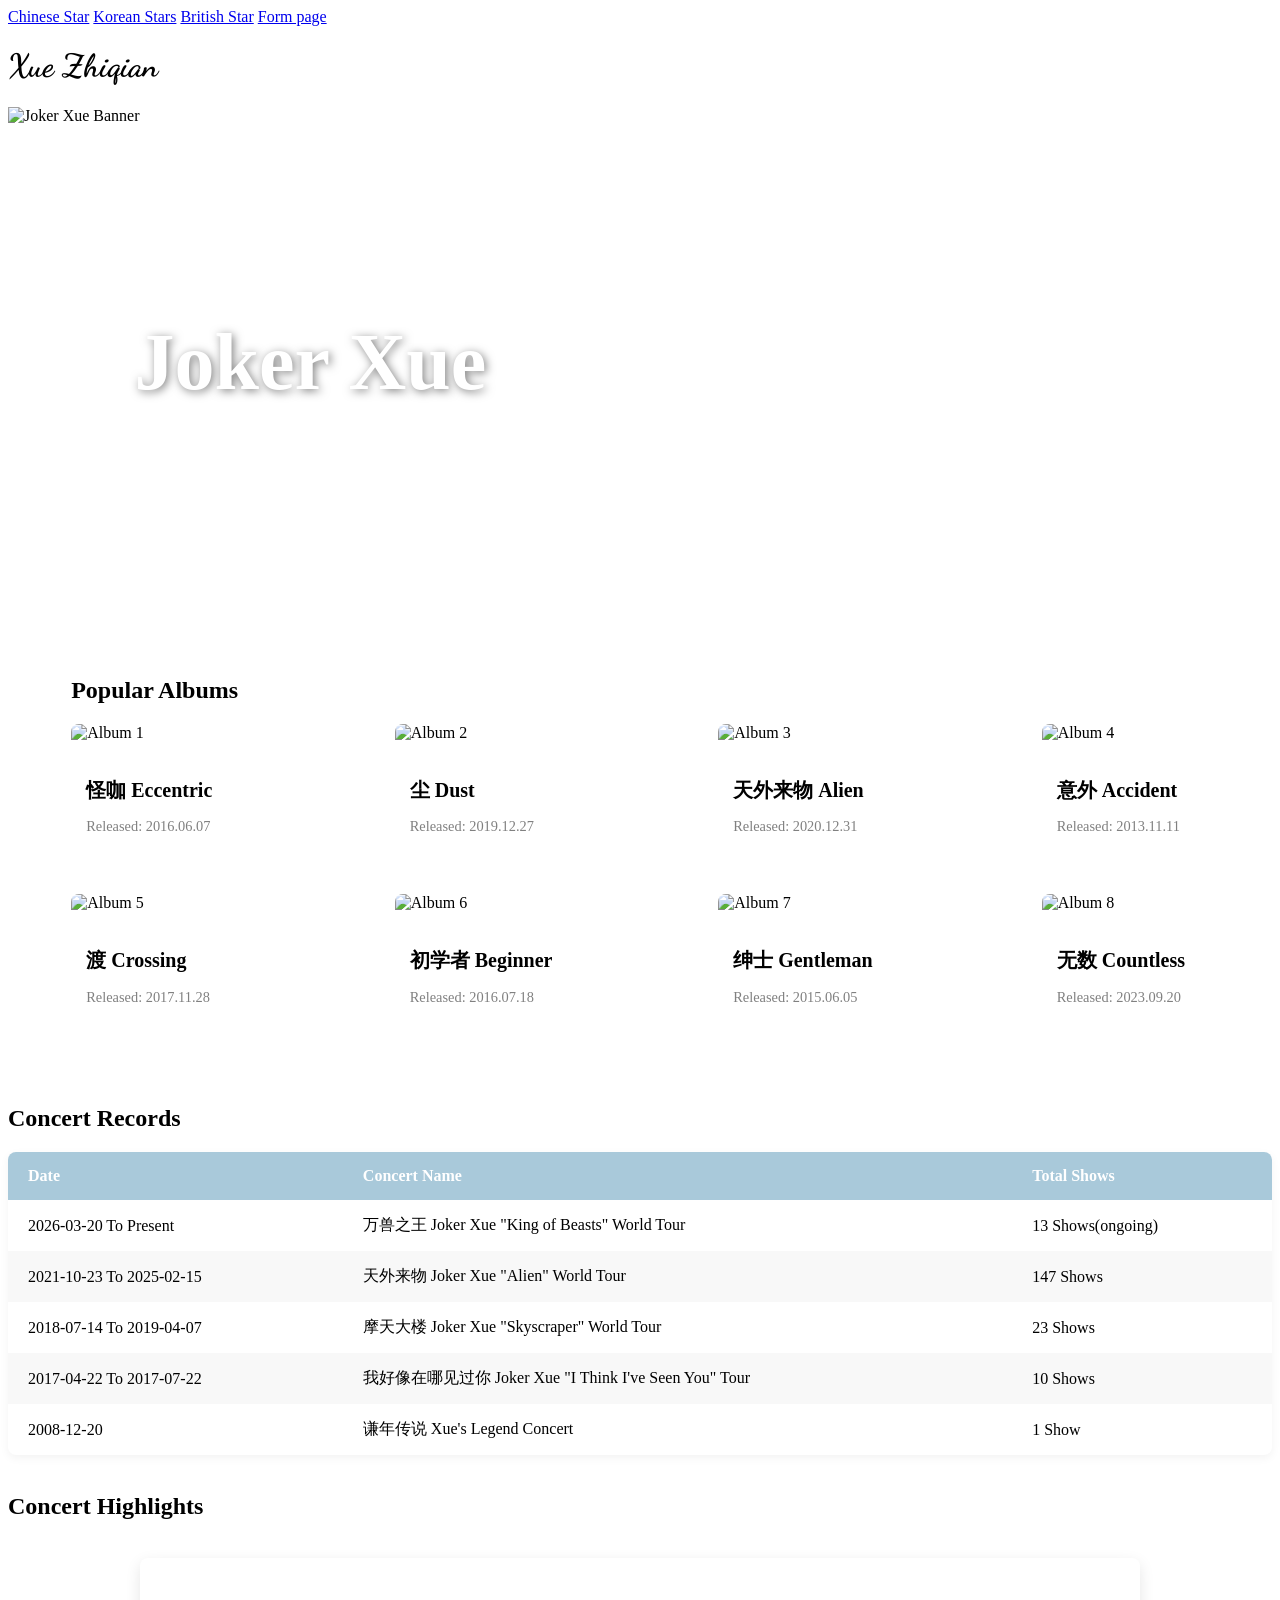
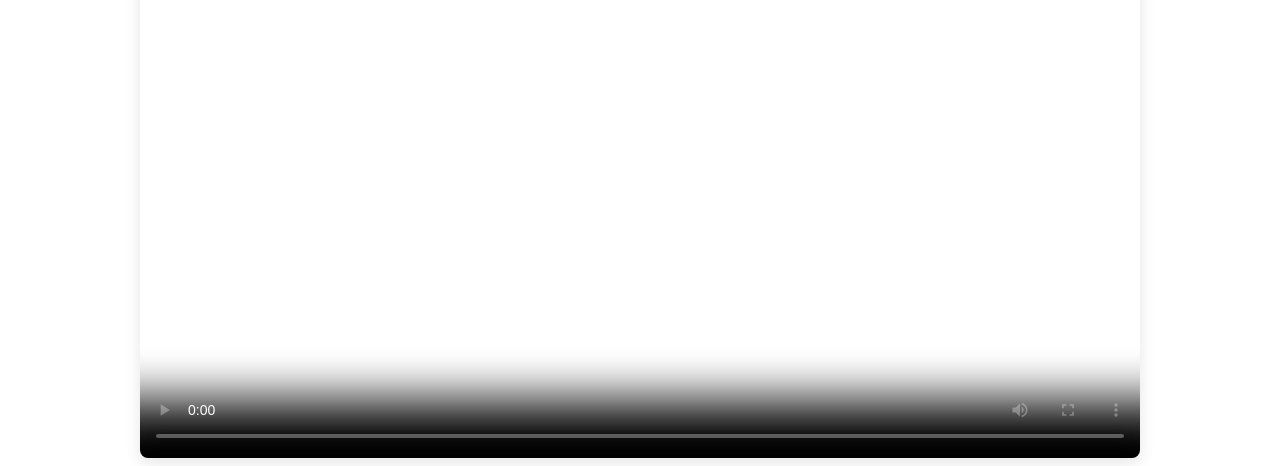
==== index.html @ 777718c2 "Create index.html" ====
<!DOCTYPE html>
<html lang="en-US">
<head>
	<meta charset="utf-8">
	<meta name="viewport" content="width=device-width, initial-scale=1">
	<title>Celebrity World</title>
	<meta name="color-scheme" content="light dark">
	<link href='style.css' type='text/css' rel='stylesheet'>
	<meta name = 'description' content="A celebrity website introducing stars from China, South Korea and the UK.">
	<meta name = 'keywords' content="celebrity, stars, Xue Zhiqian, SEVENTEEN, Millie Bobby Brown">
	<link rel="preconnect" href="https://fonts.googleapis.com">
	<link rel="preconnect" href="https://fonts.gstatic.com" crossorigin>
	<link href="https://fonts.googleapis.com/css2?family=Grandstander:ital,wght@0,100..900;1,100..900&family=Merriweather:ital,opsz,wght@0,18..144,300..900;1,18..144,300..900&display=swap" rel="stylesheet">
	<link href="https://fonts.googleapis.com/css2?family=Dancing+Script:wght@400..700&display=swap" rel="stylesheet">
	<style>
		.album-section {
		    width:100%;
		    padding: 50px 5%;
		}
		.hero {
		    margin-top: 30px;
		    position: relative;
		    width: 100%;
    		height: 500px;
    		margin: 0; 
   			padding: 0; 
    		overflow: hidden;
		    display: flex; 
		    justify-content: center;
		    align-items: center;
		}
		.hero img {
		    width: 100%;
		    height: 100%;
		    object-fit: cover; 
		    display: block;
		}

		.hero-text {
		    position: absolute;
		    top: 50%;
		    left: 10%;
		    margin-top: -40px;
		    font-size: 80px;
		    color: white;
		    font-weight: bold;
		    text-shadow: 2px 2px 10px rgba(0, 0, 0, 0.5);
		}
		.album-grid {
		    display: grid;
		    flex-wrap: wrap;
		    grid-template-columns: repeat(auto-fill, minmax(280px, 1fr));
		    gap: 30px;
			}

		.album-card {
		    border-radius: 8px;
		    overflow: hidden;
		    transition: transform 0.3s;
		}
		.album-card:hover {
		    transform: translateY(-10px);
		}
		.album-info {
		    padding: 15px;
		    background-color:white;
		}

		.album-info h3 {
		    font-size: 20px;
		    margin-bottom: 5px;
		}

		.album-info p {
		    color: grey;
		    font-size: 0.9rem;
		}
		table {
		    width: 100%;
		    border-collapse: collapse;
		    background-color: white;
		    border-radius: 8px;
		    overflow: hidden;
		    box-shadow: 0 3px 10px rgba(0, 0, 0, 0.05);
		}
		th, td {
		    padding: 15px 20px;
		    text-align: left;
		}

		th {
		    background-color: #A9C9DA;
		    color: white;
		    font-weight: bold;
		}

		tr:nth-child(even) {
		    background-color: #f8f8f8;
		}

		.video-container {
		    max-width: 1000px;
		    margin: 0 auto;
		    border-radius: 8px;
		    overflow: hidden;
		    box-shadow: 0 5px 15px rgba(0,0,0,0.1);
		}

		video {
		    width: 100%;
		    display: block;
		}

	</style>
</head>
<body>
<nav>
	<a href='page1.html'>Chinese Star</a>
	<a href='page2.html'>Korean Stars</a>
	<a href='page3.html'>British Star</a>
	<a href='Form page.html'>Form page</a><br>
</nav>
<div class='content'>
	
	<h1 style='font-family:Dancing Script'>Xue Zhiqian</h1>
	<section id="home" class="hero">
        <img src="https://p3-pc-sign.douyinpic.com/tos-cn-i-0813c001/00f1fc82c31c4055b551e78ca11d949a~tplv-dy-aweme-images:q75.webp?biz_tag=aweme_images&from=327834062&lk3s=138a59ce&s=PackSourceEnum_SEARCH&sc=image&se=false&x-expires=1778446800&x-signature=x3L0uJ2lYWpcxdWG6Sus89kBNXU%3D" alt="Joker Xue Banner">
        <div class="hero-text">Joker Xue</div>
    </section>

    <section id="albums" class="album-section">
        <h2>Popular Albums</h2>
        <div class="album-grid">
            <div class="album-card">
                <img src="https://upload.wikimedia.org/wikipedia/zh/0/0e/%E8%96%9B%E4%B9%8B%E8%B0%A6_%E6%80%AA%E5%92%96.jpg" alt="Album 1">
                <div class="album-info">
                    <h3>怪咖 Eccentric</h3>
                    <p>Released: 2016.06.07</p>
                </div>
            </div>
            <div class="album-card">
                <img src="https://upload.wikimedia.org/wikipedia/zh/4/45/%E8%96%9B%E4%B9%8B%E8%B0%A6_%E5%B0%98.jpg" alt="Album 2">
                <div class="album-info">
                    <h3>尘 Dust</h3>
                    <p>Released: 2019.12.27</p>
                </div>
            </div>
            <div class="album-card">
                <img src="https://upload.wikimedia.org/wikipedia/zh/2/20/%E8%96%9B%E4%B9%8B%E8%B0%A6_%E5%A4%A9%E5%A4%96%E6%9D%A5%E7%89%A9.jpg" alt="Album 3">
                <div class="album-info">
                    <h3>天外来物 Alien</h3>
                    <p>Released: 2020.12.31</p>
                </div>
            </div>
            <div class="album-card">
                <img src="https://upload.wikimedia.org/wikipedia/zh/a/a5/%E8%96%9B%E4%B9%8B%E8%B0%A6_%E6%84%8F%E5%A4%96.jpg" alt="Album 4">
                <div class="album-info">
                    <h3>意外 Accident</h3>
                    <p>Released: 2013.11.11</p>
                </div>
            </div>
            <div class="album-card">
                <img src="https://cdn-images.dzcdn.net/images/cover/83c26d87b05656f04fe2ebb8250ae451/0x1900-000000-80-0-0.jpg" alt="Album 5">
                <div class="album-info">
                    <h3>渡 Crossing</h3>
                    <p>Released: 2017.11.28</p>
                </div>
            </div>
            <div class="album-card">
                <img src="https://upload.wikimedia.org/wikipedia/zh/3/3b/%E8%96%9B%E4%B9%8B%E8%B0%A6_%E5%88%9D%E5%AD%A6%E8%80%85.jpg" alt="Album 6">
                <div class="album-info">
                    <h3>初学者 Beginner</h3>
                    <p>Released: 2016.07.18</p>
                </div>
            </div>
            <div class="album-card">
                <img src="https://is1-ssl.mzstatic.com/image/thumb/Music221/v4/ba/1e/51/ba1e5106-db66-af4a-f704-cb0bfd2b3063/9787798506518.jpg/1200x630bb.jpg" alt="Album 7">
                <div class="album-info">
                    <h3>绅士 Gentleman</h3>
                    <p>Released: 2015.06.05</p>
                </div>
            </div>
            <div class="album-card">
                <img src="https://upload.wikimedia.org/wikipedia/zh/2/20/%E8%96%9B%E4%B9%8B%E8%B0%A6_%E6%97%A0%E6%95%B0.jpg" alt="Album 8">
                <div class="album-info">
                    <h3>无数 Countless</h3>
                    <p>Released: 2023.09.20</p>
                </div>
            </div>
        </div>
    </section>

     <section id="concerts" class="section">
        <div class="container">
            <h2>Concert Records</h2>
            <div class="concert-table">
                <table>
                    <thead>
                        <tr>
                            <th>Date</th>
                            <th>Concert Name</th>
                            <th>Total Shows</th>
                        </tr>
                    </thead>
                    <tbody>
                    	<tr>
                            <td>2026-03-20 To Present</td>
                            <td>万兽之王 Joker Xue "King of Beasts" World Tour</td>
                            <td>13 Shows(ongoing)</td>
                        </tr>
                        <tr>
                            <td>2021-10-23 To 2025-02-15</td>
                            <td>天外来物 Joker Xue "Alien" World Tour</td>
                            <td>147 Shows</td>
                        </tr>
                        <tr>
                            <td>2018-07-14 To 2019-04-07</td>
                            <td>摩天大楼 Joker Xue "Skyscraper" World Tour</td>
                            <td>23 Shows</td>
                        </tr>
                        <tr>
                            <td>2017-04-22 To 2017-07-22</td>
                            <td>我好像在哪见过你 Joker Xue "I Think I've Seen You" Tour</td>
                            <td>10 Shows</td>
                        </tr>
                        <tr>
                            <td>2008-12-20</td>
                            <td>谦年传说 Xue's Legend Concert</td>
                            <td>1 Show</td>
                        </tr>
                    </tbody>
                </table>
            </div>
        </div>
    </section><br>

    <section id="videos" class="section bg-gray">
        <div class="container">
            <h2>Concert Highlights</h2><br>
            <div class="video-container">
                <video controls poster="https://attach.setn.com/newsimages/2024/05/01/4630620-PH.jpg">
                    <source src="XueConcert.mp4" type="video/mp4">
                </video>
            </div>
        </div>
    </section>

    

</div>
</body>
</html>
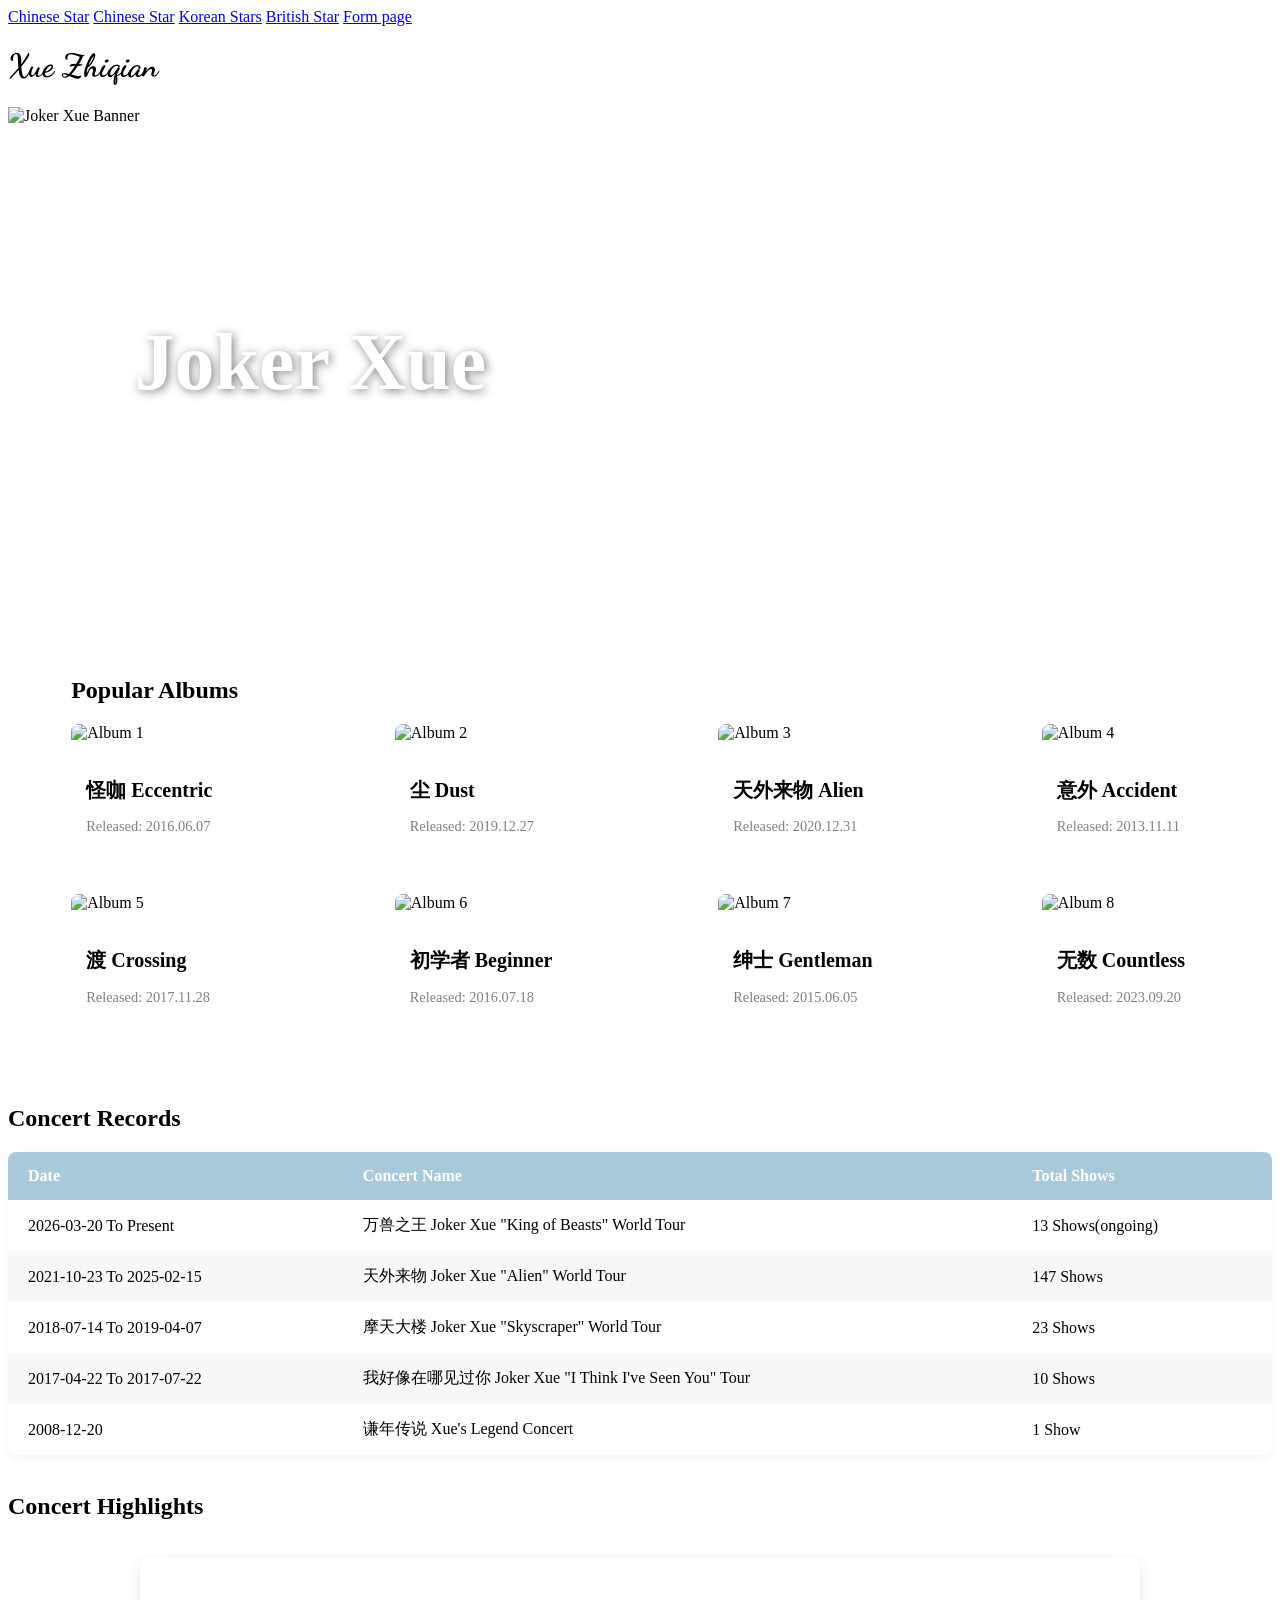
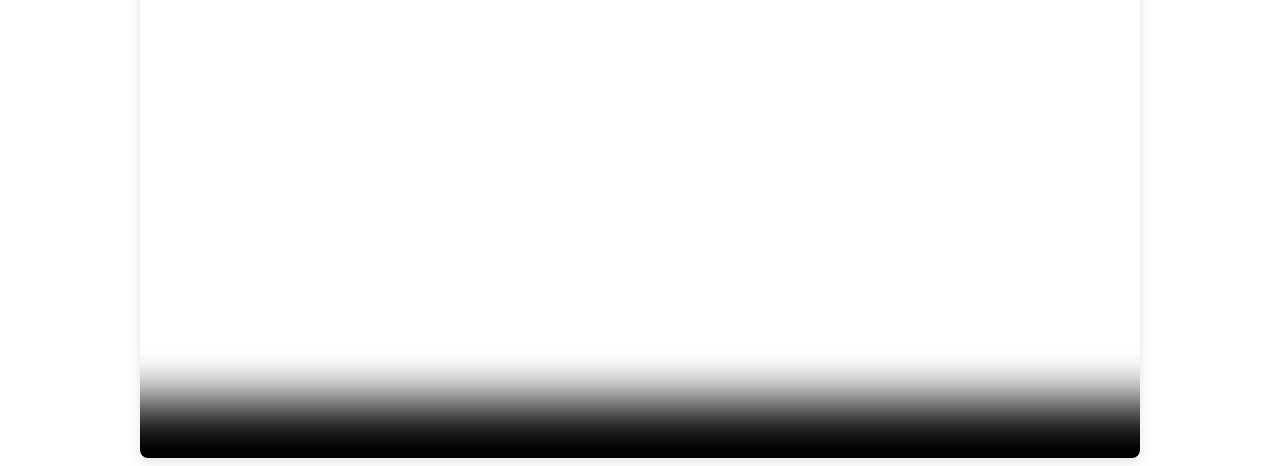
==== commit 80a438f0: "Update index.html" ====
--- a/index.html
+++ b/index.html
@@ -116,6 +116,7 @@
 <body>
 <nav>
 	<a href='page1.html'>Chinese Star</a>
+	<a href='index.html'>Chinese Star</a>
 	<a href='page2.html'>Korean Stars</a>
 	<a href='page3.html'>British Star</a>
 	<a href='Form page.html'>Form page</a><br>
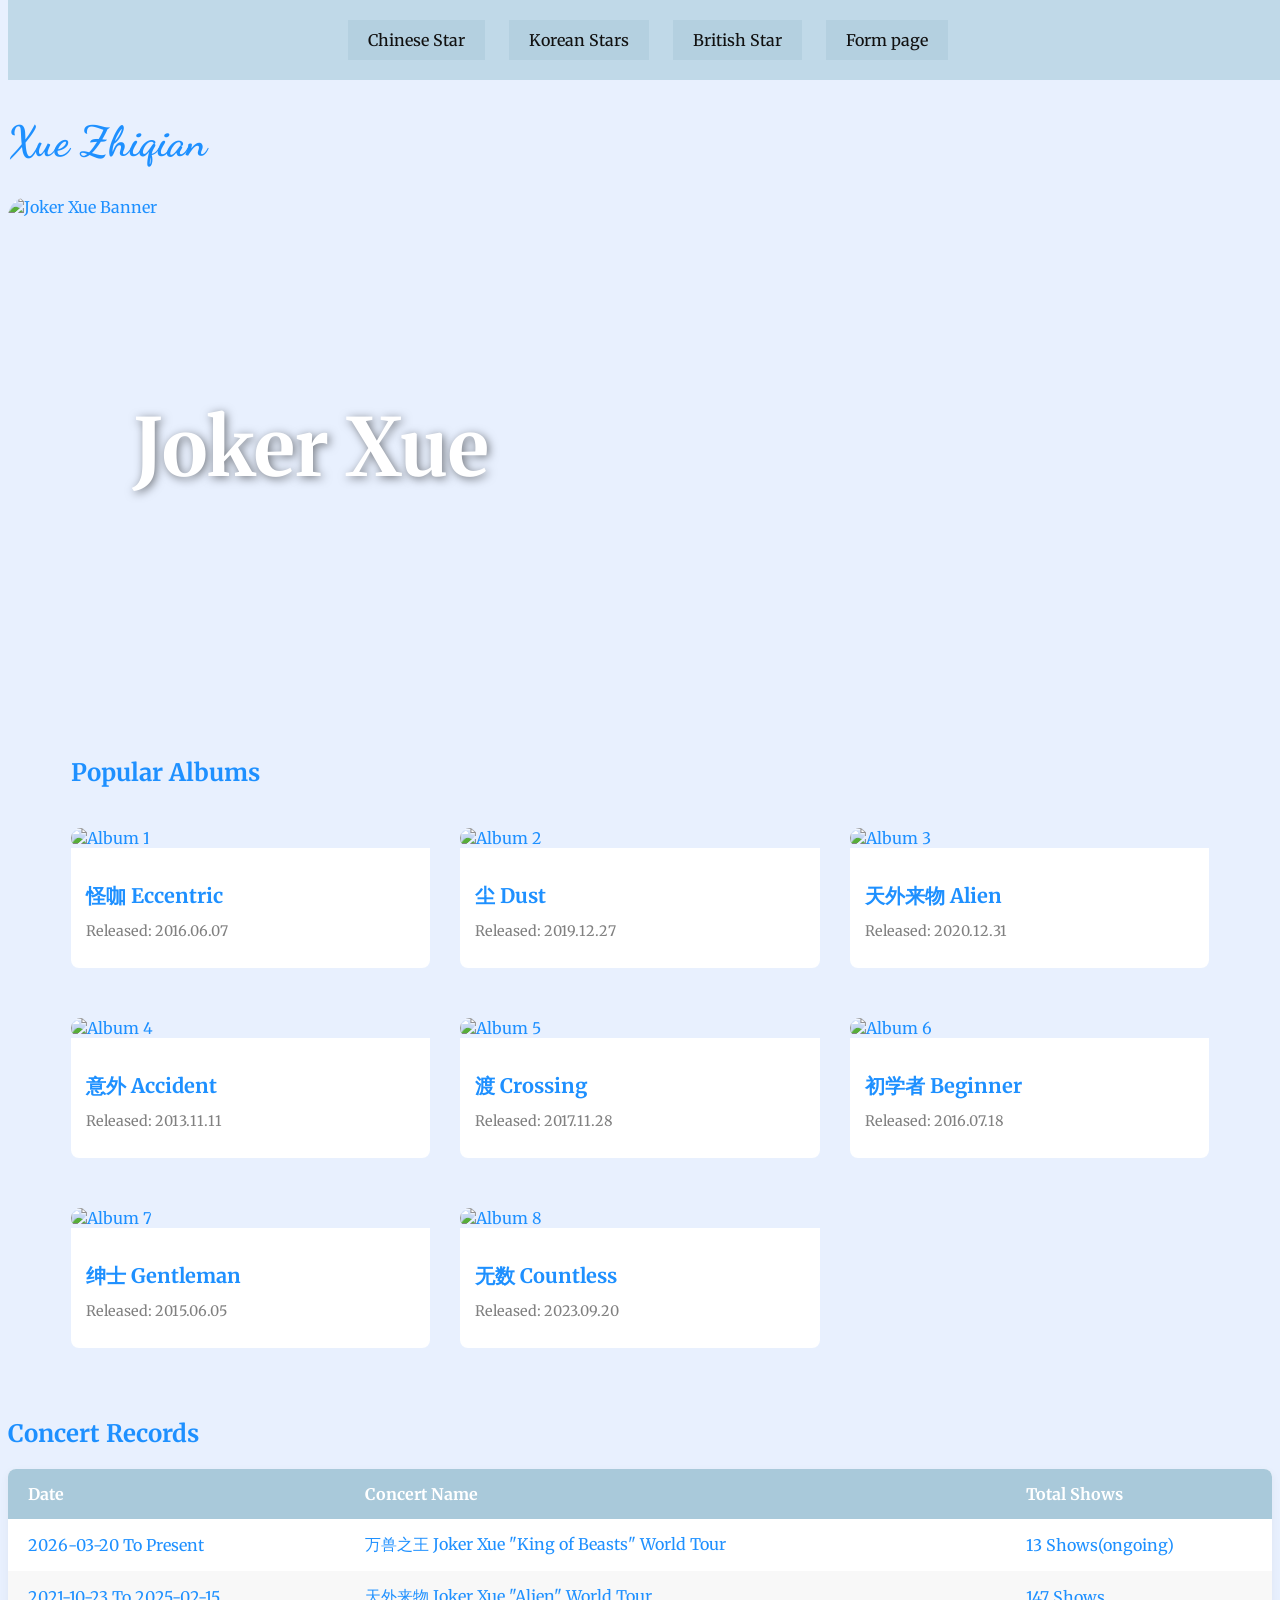
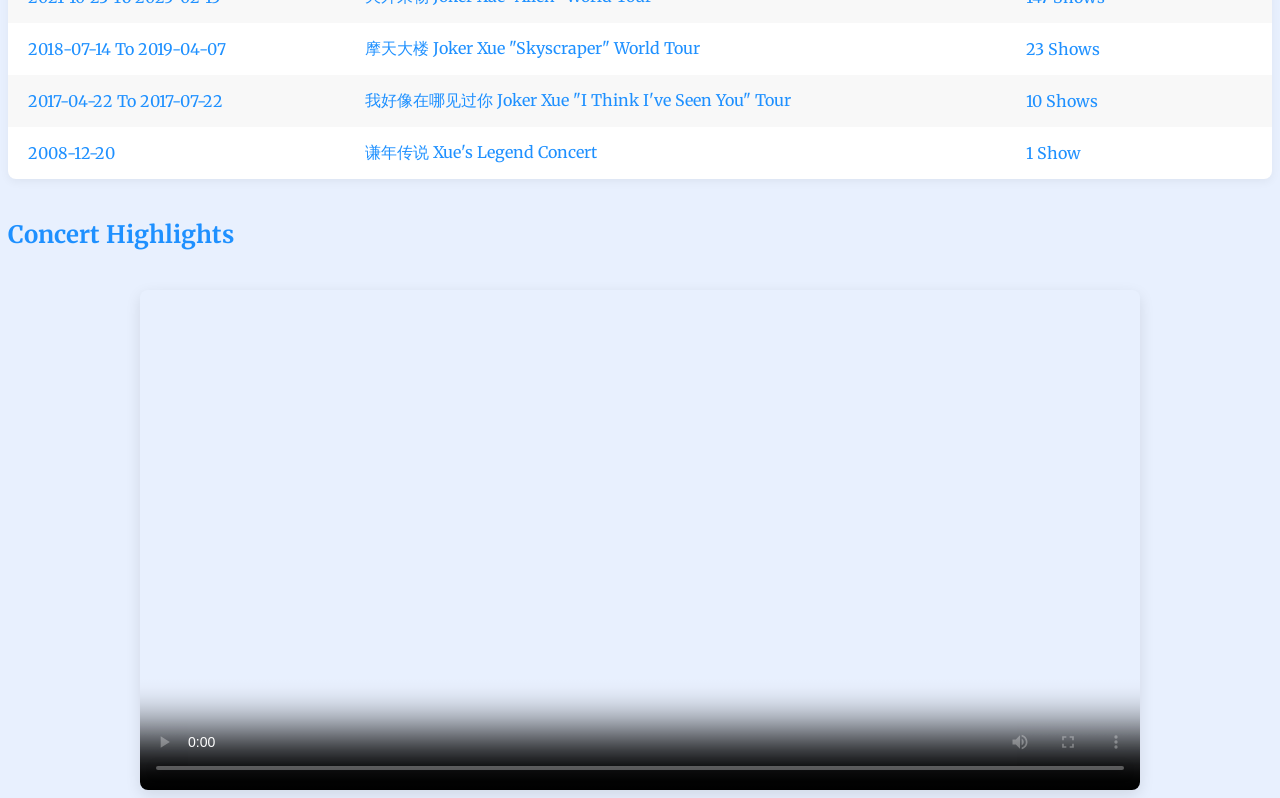
==== commit 304616cd: "Fix link to Chinese Star in navigation" ====
--- a/index.html
+++ b/index.html
@@ -115,7 +115,6 @@
 </head>
 <body>
 <nav>
-	<a href='page1.html'>Chinese Star</a>
 	<a href='index.html'>Chinese Star</a>
 	<a href='page2.html'>Korean Stars</a>
 	<a href='page3.html'>British Star</a>
@@ -250,4 +249,4 @@
 
 </div>
 </body>
-</html>+</html>
--- a/style.css
+++ b/style.css
@@ -0,0 +1,74 @@
+
+
+* {
+    box-sizing: border-box;
+    text-align:left;
+}
+
+body {
+    font-family: Merriweather;
+    background-color: #e8f0fe;
+    color:#1E90FF;
+}
+a{
+    background-color:#B4D0E0;
+    color:white;
+    padding:10px 20px;
+    text-decoration: none;
+    
+}
+a:hover{
+            
+    background-color:white;
+    color:black;
+}
+       
+      
+nav {
+    position: fixed;
+    top: 0;
+    width: 100%;
+    padding: 30px;
+    text-align: center;
+    background: #C0D9E8;
+    z-index: 1000;
+}
+
+nav a {
+    margin: 0 10px;
+    text-decoration: none;
+    color: #111;
+    font-weight: 500;
+}
+
+nav a:hover {
+    color: #0071e3;
+}
+
+.content {
+    width: 100%;
+
+    text-align: center;
+    padding-top:80px;
+    margin: 0 auto;
+}
+
+.content h1 {
+    font-size: 42px;
+    margin-bottom: 20px;
+}
+
+.content p {
+    margin: 10px 0;
+    line-height: 1.6;
+}
+
+img {
+    max-width: 100%;
+    border-radius: 20px;
+    margin-top: 20px;
+}
+
+
+
+
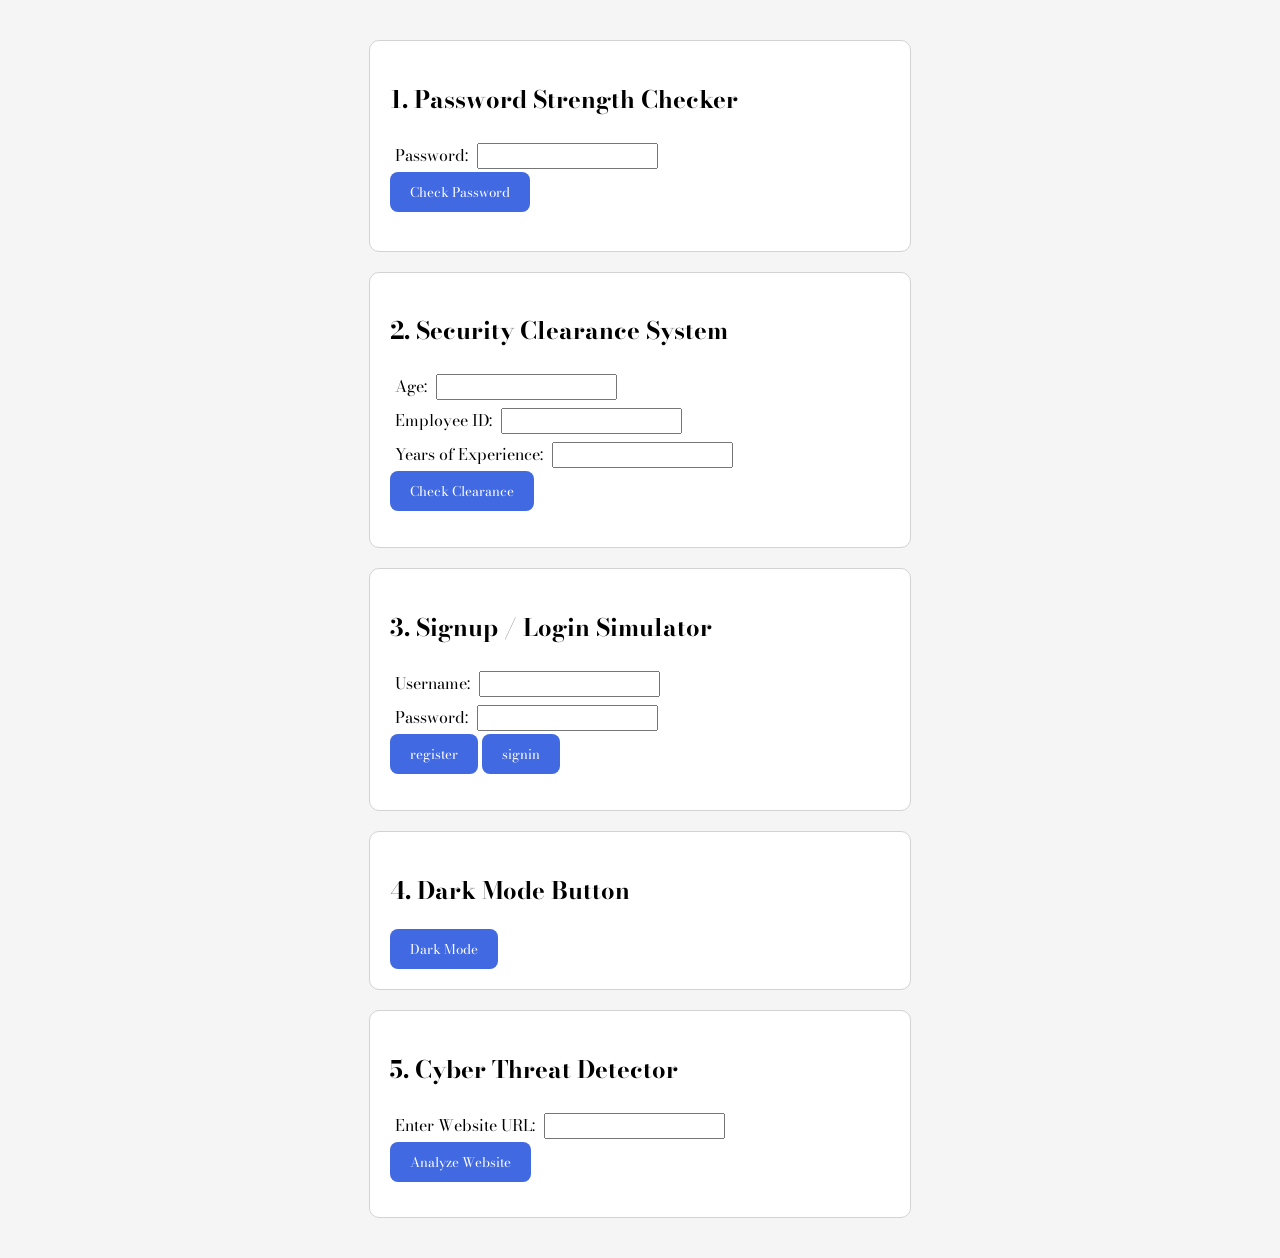
==== commit 0fc265b2: "Add files via upload" ====
--- a/index.html
+++ b/index.html
@@ -1,252 +1,215 @@
 <!DOCTYPE html>
-<html lang="en-US">
+<html>
 <head>
 	<meta charset="utf-8">
 	<meta name="viewport" content="width=device-width, initial-scale=1">
-	<title>Celebrity World</title>
-	<meta name="color-scheme" content="light dark">
-	<link href='style.css' type='text/css' rel='stylesheet'>
-	<meta name = 'description' content="A celebrity website introducing stars from China, South Korea and the UK.">
-	<meta name = 'keywords' content="celebrity, stars, Xue Zhiqian, SEVENTEEN, Millie Bobby Brown">
-	<link rel="preconnect" href="https://fonts.googleapis.com">
-	<link rel="preconnect" href="https://fonts.gstatic.com" crossorigin>
-	<link href="https://fonts.googleapis.com/css2?family=Grandstander:ital,wght@0,100..900;1,100..900&family=Merriweather:ital,opsz,wght@0,18..144,300..900;1,18..144,300..900&display=swap" rel="stylesheet">
-	<link href="https://fonts.googleapis.com/css2?family=Dancing+Script:wght@400..700&display=swap" rel="stylesheet">
+	<title>JS Interactive Website</title>
+    <link rel="preconnect" href="https://fonts.googleapis.com">
+    <link rel="preconnect" href="https://fonts.gstatic.com" crossorigin>
+    <link href="https://fonts.googleapis.com/css2?family=Bodoni+Moda:ital,opsz,wght@0,6..96,400..900;1,6..96,400..900&display=swap" rel="stylesheet">
 	<style>
-		.album-section {
-		    width:100%;
-		    padding: 50px 5%;
-		}
-		.hero {
-		    margin-top: 30px;
-		    position: relative;
-		    width: 100%;
-    		height: 500px;
-    		margin: 0; 
-   			padding: 0; 
-    		overflow: hidden;
-		    display: flex; 
-		    justify-content: center;
-		    align-items: center;
-		}
-		.hero img {
-		    width: 100%;
-		    height: 100%;
-		    object-fit: cover; 
-		    display: block;
-		}
-
-		.hero-text {
-		    position: absolute;
-		    top: 50%;
-		    left: 10%;
-		    margin-top: -40px;
-		    font-size: 80px;
-		    color: white;
-		    font-weight: bold;
-		    text-shadow: 2px 2px 10px rgba(0, 0, 0, 0.5);
-		}
-		.album-grid {
-		    display: grid;
-		    flex-wrap: wrap;
-		    grid-template-columns: repeat(auto-fill, minmax(280px, 1fr));
-		    gap: 30px;
-			}
-
-		.album-card {
-		    border-radius: 8px;
-		    overflow: hidden;
-		    transition: transform 0.3s;
-		}
-		.album-card:hover {
-		    transform: translateY(-10px);
-		}
-		.album-info {
-		    padding: 15px;
-		    background-color:white;
-		}
-
-		.album-info h3 {
-		    font-size: 20px;
-		    margin-bottom: 5px;
-		}
-
-		.album-info p {
-		    color: grey;
-		    font-size: 0.9rem;
-		}
-		table {
-		    width: 100%;
-		    border-collapse: collapse;
-		    background-color: white;
-		    border-radius: 8px;
-		    overflow: hidden;
-		    box-shadow: 0 3px 10px rgba(0, 0, 0, 0.05);
-		}
-		th, td {
-		    padding: 15px 20px;
-		    text-align: left;
-		}
-
-		th {
-		    background-color: #A9C9DA;
-		    color: white;
-		    font-weight: bold;
-		}
-
-		tr:nth-child(even) {
-		    background-color: #f8f8f8;
-		}
-
-		.video-container {
-		    max-width: 1000px;
-		    margin: 0 auto;
-		    border-radius: 8px;
-		    overflow: hidden;
-		    box-shadow: 0 5px 15px rgba(0,0,0,0.1);
-		}
-
-		video {
-		    width: 100%;
-		    display: block;
-		}
-
+		* {
+            font-family: "Bodoni Moda", serif;
+        }
+
+        body {
+            background-color: whitesmoke;
+            padding: 20px;
+            max-width: 600px; 
+            margin: 0 auto; 
+        }
+
+        .section {
+            background-color: white;
+            width: 500px;
+            margin: 20px auto;
+            padding: 20px;
+            border-radius: 10px;
+            border: 1px solid lightgray;
+            text-align: left;
+        }
+
+        label {
+            font-size: 16px;
+            margin: 5px;
+            display: inline-block;
+        }
+        button {
+            background:royalblue;
+            color: white;
+            border: none;
+            padding: 10px 20px;
+            border-radius: 8px;
+        }
+        button:hover {
+            background:plum;
+        }
+        .output {
+            margin-top: 15px;
+            color: indianred;
+            font-weight: bold;
+        }
 	</style>
 </head>
 <body>
-<nav>
-	<a href='index.html'>Chinese Star</a>
-	<a href='page2.html'>Korean Stars</a>
-	<a href='page3.html'>British Star</a>
-	<a href='Form page.html'>Form page</a><br>
-</nav>
-<div class='content'>
-	
-	<h1 style='font-family:Dancing Script'>Xue Zhiqian</h1>
-	<section id="home" class="hero">
-        <img src="https://p3-pc-sign.douyinpic.com/tos-cn-i-0813c001/00f1fc82c31c4055b551e78ca11d949a~tplv-dy-aweme-images:q75.webp?biz_tag=aweme_images&from=327834062&lk3s=138a59ce&s=PackSourceEnum_SEARCH&sc=image&se=false&x-expires=1778446800&x-signature=x3L0uJ2lYWpcxdWG6Sus89kBNXU%3D" alt="Joker Xue Banner">
-        <div class="hero-text">Joker Xue</div>
-    </section>
-
-    <section id="albums" class="album-section">
-        <h2>Popular Albums</h2>
-        <div class="album-grid">
-            <div class="album-card">
-                <img src="https://upload.wikimedia.org/wikipedia/zh/0/0e/%E8%96%9B%E4%B9%8B%E8%B0%A6_%E6%80%AA%E5%92%96.jpg" alt="Album 1">
-                <div class="album-info">
-                    <h3>怪咖 Eccentric</h3>
-                    <p>Released: 2016.06.07</p>
-                </div>
-            </div>
-            <div class="album-card">
-                <img src="https://upload.wikimedia.org/wikipedia/zh/4/45/%E8%96%9B%E4%B9%8B%E8%B0%A6_%E5%B0%98.jpg" alt="Album 2">
-                <div class="album-info">
-                    <h3>尘 Dust</h3>
-                    <p>Released: 2019.12.27</p>
-                </div>
-            </div>
-            <div class="album-card">
-                <img src="https://upload.wikimedia.org/wikipedia/zh/2/20/%E8%96%9B%E4%B9%8B%E8%B0%A6_%E5%A4%A9%E5%A4%96%E6%9D%A5%E7%89%A9.jpg" alt="Album 3">
-                <div class="album-info">
-                    <h3>天外来物 Alien</h3>
-                    <p>Released: 2020.12.31</p>
-                </div>
-            </div>
-            <div class="album-card">
-                <img src="https://upload.wikimedia.org/wikipedia/zh/a/a5/%E8%96%9B%E4%B9%8B%E8%B0%A6_%E6%84%8F%E5%A4%96.jpg" alt="Album 4">
-                <div class="album-info">
-                    <h3>意外 Accident</h3>
-                    <p>Released: 2013.11.11</p>
-                </div>
-            </div>
-            <div class="album-card">
-                <img src="https://cdn-images.dzcdn.net/images/cover/83c26d87b05656f04fe2ebb8250ae451/0x1900-000000-80-0-0.jpg" alt="Album 5">
-                <div class="album-info">
-                    <h3>渡 Crossing</h3>
-                    <p>Released: 2017.11.28</p>
-                </div>
-            </div>
-            <div class="album-card">
-                <img src="https://upload.wikimedia.org/wikipedia/zh/3/3b/%E8%96%9B%E4%B9%8B%E8%B0%A6_%E5%88%9D%E5%AD%A6%E8%80%85.jpg" alt="Album 6">
-                <div class="album-info">
-                    <h3>初学者 Beginner</h3>
-                    <p>Released: 2016.07.18</p>
-                </div>
-            </div>
-            <div class="album-card">
-                <img src="https://is1-ssl.mzstatic.com/image/thumb/Music221/v4/ba/1e/51/ba1e5106-db66-af4a-f704-cb0bfd2b3063/9787798506518.jpg/1200x630bb.jpg" alt="Album 7">
-                <div class="album-info">
-                    <h3>绅士 Gentleman</h3>
-                    <p>Released: 2015.06.05</p>
-                </div>
-            </div>
-            <div class="album-card">
-                <img src="https://upload.wikimedia.org/wikipedia/zh/2/20/%E8%96%9B%E4%B9%8B%E8%B0%A6_%E6%97%A0%E6%95%B0.jpg" alt="Album 8">
-                <div class="album-info">
-                    <h3>无数 Countless</h3>
-                    <p>Released: 2023.09.20</p>
-                </div>
-            </div>
-        </div>
-    </section>
-
-     <section id="concerts" class="section">
-        <div class="container">
-            <h2>Concert Records</h2>
-            <div class="concert-table">
-                <table>
-                    <thead>
-                        <tr>
-                            <th>Date</th>
-                            <th>Concert Name</th>
-                            <th>Total Shows</th>
-                        </tr>
-                    </thead>
-                    <tbody>
-                    	<tr>
-                            <td>2026-03-20 To Present</td>
-                            <td>万兽之王 Joker Xue "King of Beasts" World Tour</td>
-                            <td>13 Shows(ongoing)</td>
-                        </tr>
-                        <tr>
-                            <td>2021-10-23 To 2025-02-15</td>
-                            <td>天外来物 Joker Xue "Alien" World Tour</td>
-                            <td>147 Shows</td>
-                        </tr>
-                        <tr>
-                            <td>2018-07-14 To 2019-04-07</td>
-                            <td>摩天大楼 Joker Xue "Skyscraper" World Tour</td>
-                            <td>23 Shows</td>
-                        </tr>
-                        <tr>
-                            <td>2017-04-22 To 2017-07-22</td>
-                            <td>我好像在哪见过你 Joker Xue "I Think I've Seen You" Tour</td>
-                            <td>10 Shows</td>
-                        </tr>
-                        <tr>
-                            <td>2008-12-20</td>
-                            <td>谦年传说 Xue's Legend Concert</td>
-                            <td>1 Show</td>
-                        </tr>
-                    </tbody>
-                </table>
-            </div>
-        </div>
-    </section><br>
-
-    <section id="videos" class="section bg-gray">
-        <div class="container">
-            <h2>Concert Highlights</h2><br>
-            <div class="video-container">
-                <video controls poster="https://attach.setn.com/newsimages/2024/05/01/4630620-PH.jpg">
-                    <source src="XueConcert.mp4" type="video/mp4">
-                </video>
-            </div>
-        </div>
-    </section>
-
-    
-
-</div>
+    <div class="section" id="card1">
+    	<h2>1. Password Strength Checker</h2>
+        <label>Password:</label>
+    	<input type='text' id='psw'><br>
+    	<button onclick='checkpsw()'>Check Password</button>
+    	<h3 id='result' class="output"></h3>
+    </div>
+
+    <div class="section" id="card2">
+        <h2>2. Security Clearance System</h2>
+        <label>Age:</label>
+        <input type="number" id="age"><br>
+        <label>Employee ID:</label>
+        <input type="text" id="Id"><br>
+        <label>Years of Experience:</label>
+        <input type="number" id="YOE"><br>
+        <button onclick="checkclearance()">Check Clearance</button>
+        <p class="output" id="output"></p>
+    </div>
+
+    <div class="section" id="card3">
+        <h2>3. Signup / Login Simulator</h2>
+        <label>Username:</label>
+        <input type='text' id='name'><br>
+        <label>Password:</label>
+        <input type='text' id='psw2'><br>
+        <button onclick='signup()'>register</button>
+        <button onclick='login()'>signin</button>
+        <p class='output' id='login'></p>
+    </div>
+
+    <div class="section" id="card4">
+        <h2>4. Dark Mode Button</h2>
+        <button onclick="dark()">Dark Mode</button>
+    </div>
+
+    <div class="section" id="card5">
+        <h2>5. Cyber Threat Detector</h2>
+        <label>Enter Website URL:</label>
+        <input type="text" id="urlinput"><br>
+        <button onclick="analyze()">Analyze Website</button>
+        <div id="urloutput" class="output"></div>
+    </div>
+        
+	<script>
+		function checkpsw(){
+			let psw = document.getElementById('psw').value;
+			let result='';
+			if(psw.length<12){
+				result +='Password too short<br>';
+			}
+			if(!/[A-Z]/.test(psw)){
+				result +='Missing uppercase letter<br>'
+			}
+			if(!/[a-z]/.test(psw)) {
+				result +='Missing lowercase letter<br>'
+			}
+			if (!/[!@#$%^&*\|;:",./?]/.test(psw)){
+				result +='Missing punctuation <br>'
+			}
+			if(psw.includes(' ')){
+				result += 'Password should not contain any spaces<br>'
+			}
+			if(result==''){
+				result= 'Strong Password<br>'
+			}
+			document.getElementById('result').innerHTML = result;
+
+		}
+
+
+		function checkclearance() {
+            let age = parseInt(document.getElementById("age").value);
+            let id = document.getElementById("Id").value;
+            let yoe = parseInt(document.getElementById("YOE").value);
+            let otp = document.getElementById("output")
+
+            if (!id.startsWith("EMP")||id.startsWith("SEC")) {
+                otp.innerHTML = "Invalid employee ID"
+            }
+            else if (age >= 18 && id.startsWith("EMP")) {
+                otp.innerHTML = "Access Granted: Level 1"
+            } else if (age >= 21 && yoe >= 2 && id.startsWith("EMP")) {
+                otp.innerHTML = "Access Granted: Level 2"
+            } else if (age >= 25 && yoe >= 5 && id.startsWith("SEC")) {
+                otp.innerHTML = "Access Granted: Level 3"
+            } else {
+                otp.innerHTML = "Access Denied"
+            }
+        }
+
+        function signup(){
+            let user_input = document.getElementById('name').value;
+            let psw_input = document.getElementById('psw2').value;
+
+            user_stored = user_input;
+            pass_stored = psw_input;
+
+            document.getElementById("login").innerText = "Sign up successful";
+        }
+        function login(){
+            let user_current = document.getElementById('name').value;
+            let pass_current = document.getElementById('psw2').value;
+
+            if (user_current !== user_stored) {
+                document.getElementById("login").innerText = "Username not found"
+            }
+            else if (pass_current !== pass_stored) {
+                document.getElementById("login").innerText = "Incorrect password"
+            }
+            else {
+                document.getElementById("login").innerText = "Login Successful"
+            }
+        }
+
+        function dark() {
+            if (document.body.style.backgroundColor == "black") {
+                document.body.style.backgroundColor = "whitesmoke"
+                document.body.style.color = "black"
+                document.getElementById("card1").style.backgroundColor = "white"
+                document.getElementById("card2").style.backgroundColor = "white"
+                document.getElementById("card3").style.backgroundColor = "white"
+                document.getElementById("card4").style.backgroundColor = "white"
+                document.getElementById("card5").style.backgroundColor = "white"
+            } 
+            else {
+                document.body.style.backgroundColor = "black"
+                document.body.style.color = "white"
+                document.getElementById("card1").style.backgroundColor = "black"
+                document.getElementById("card2").style.backgroundColor = "black"
+                document.getElementById("card3").style.backgroundColor = "black"
+                document.getElementById("card4").style.backgroundColor = "black"
+                document.getElementById("card5").style.backgroundColor = "black"
+            }
+        }
+
+        function analyze() {
+            let url = document.getElementById("urlinput").value
+            let output = document.getElementById("urloutput")
+            let Suspicious=url.includes("free-money") || url.includes("hack") || url.includes("winner") || url.includes("bitcoin")
+            let Safe=url.startsWith('https://')
+
+            if (! Safe&& Suspicious) {
+                output.innerHTML = "Dangerous Website"
+            }
+            else if (Suspicious) {
+                output.innerHTML = "Suspicious Website"
+            }
+            else if (Safe) {
+                output.innerHTML = "Safe Website"
+            }
+            else{
+                output.innerHTML = "unkown"
+            }
+        }
+
+    </script>
+
+
 </body>
-</html>
+</html>
